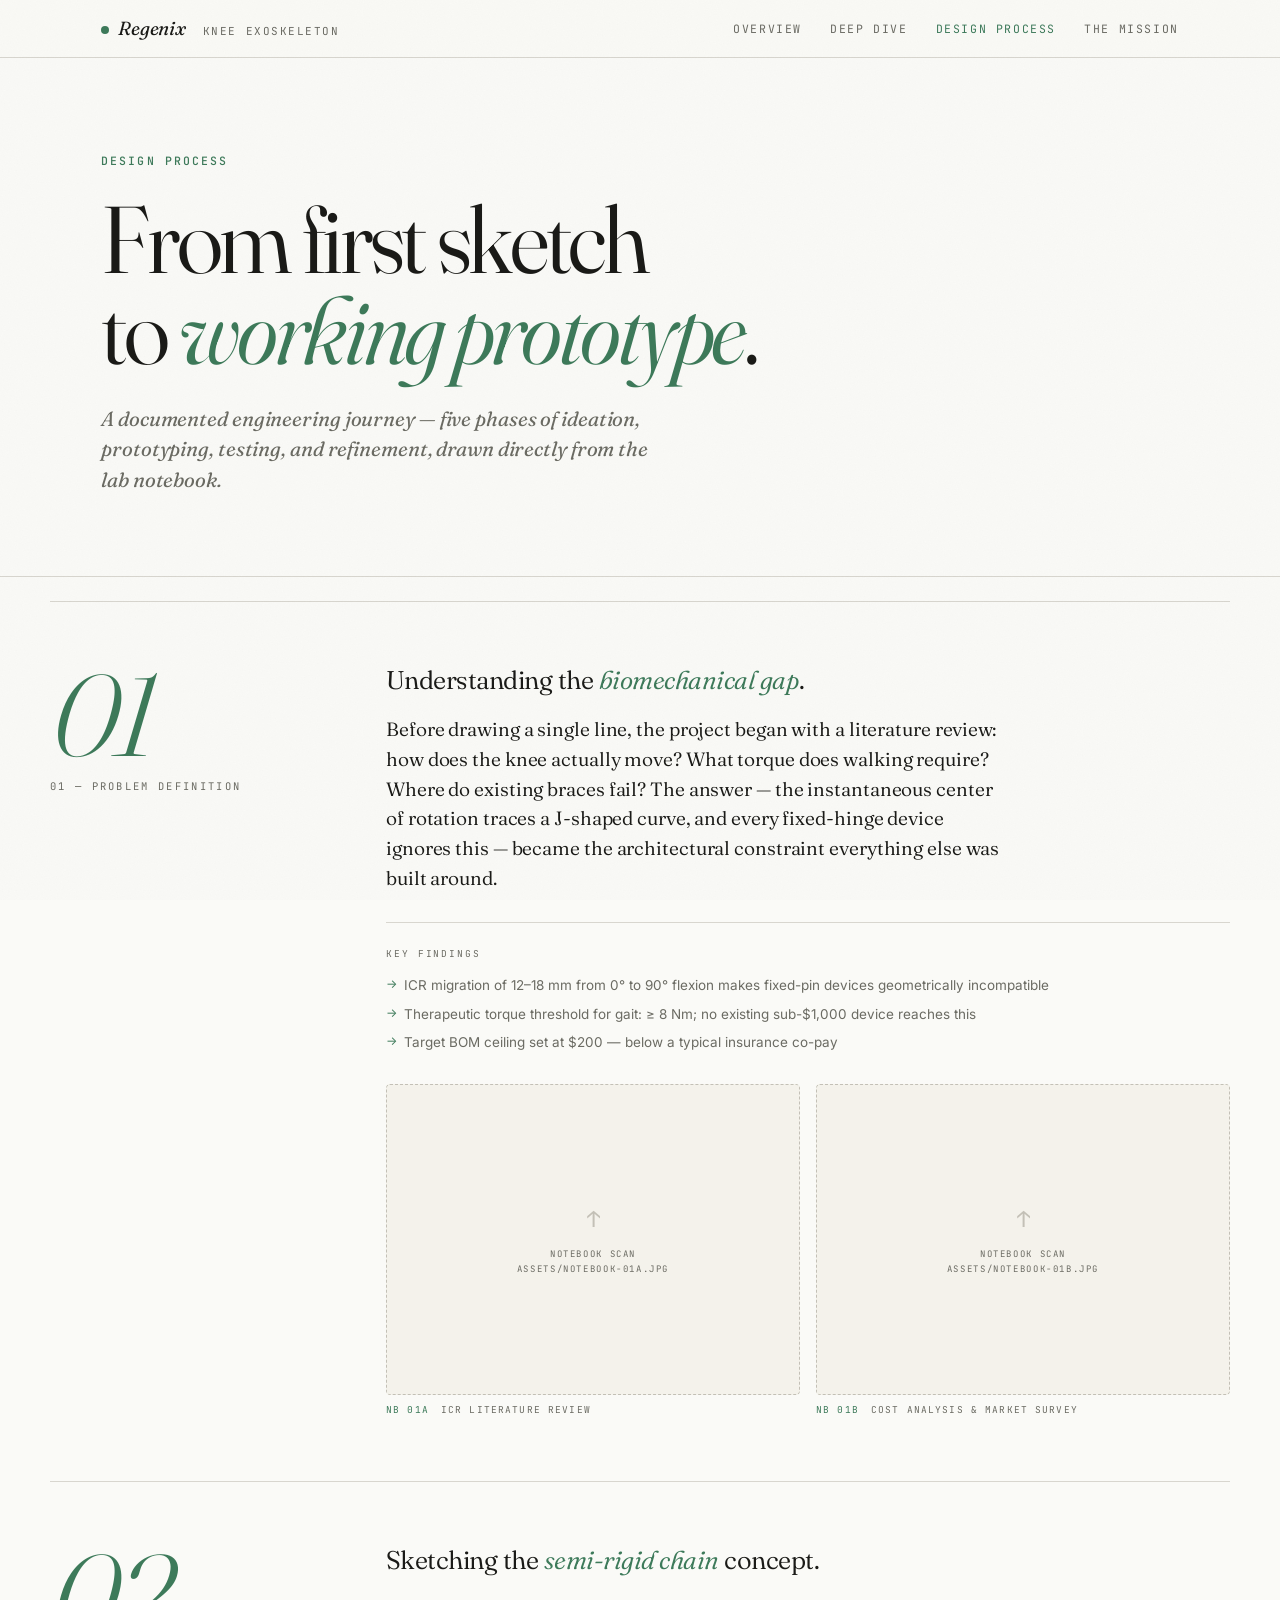
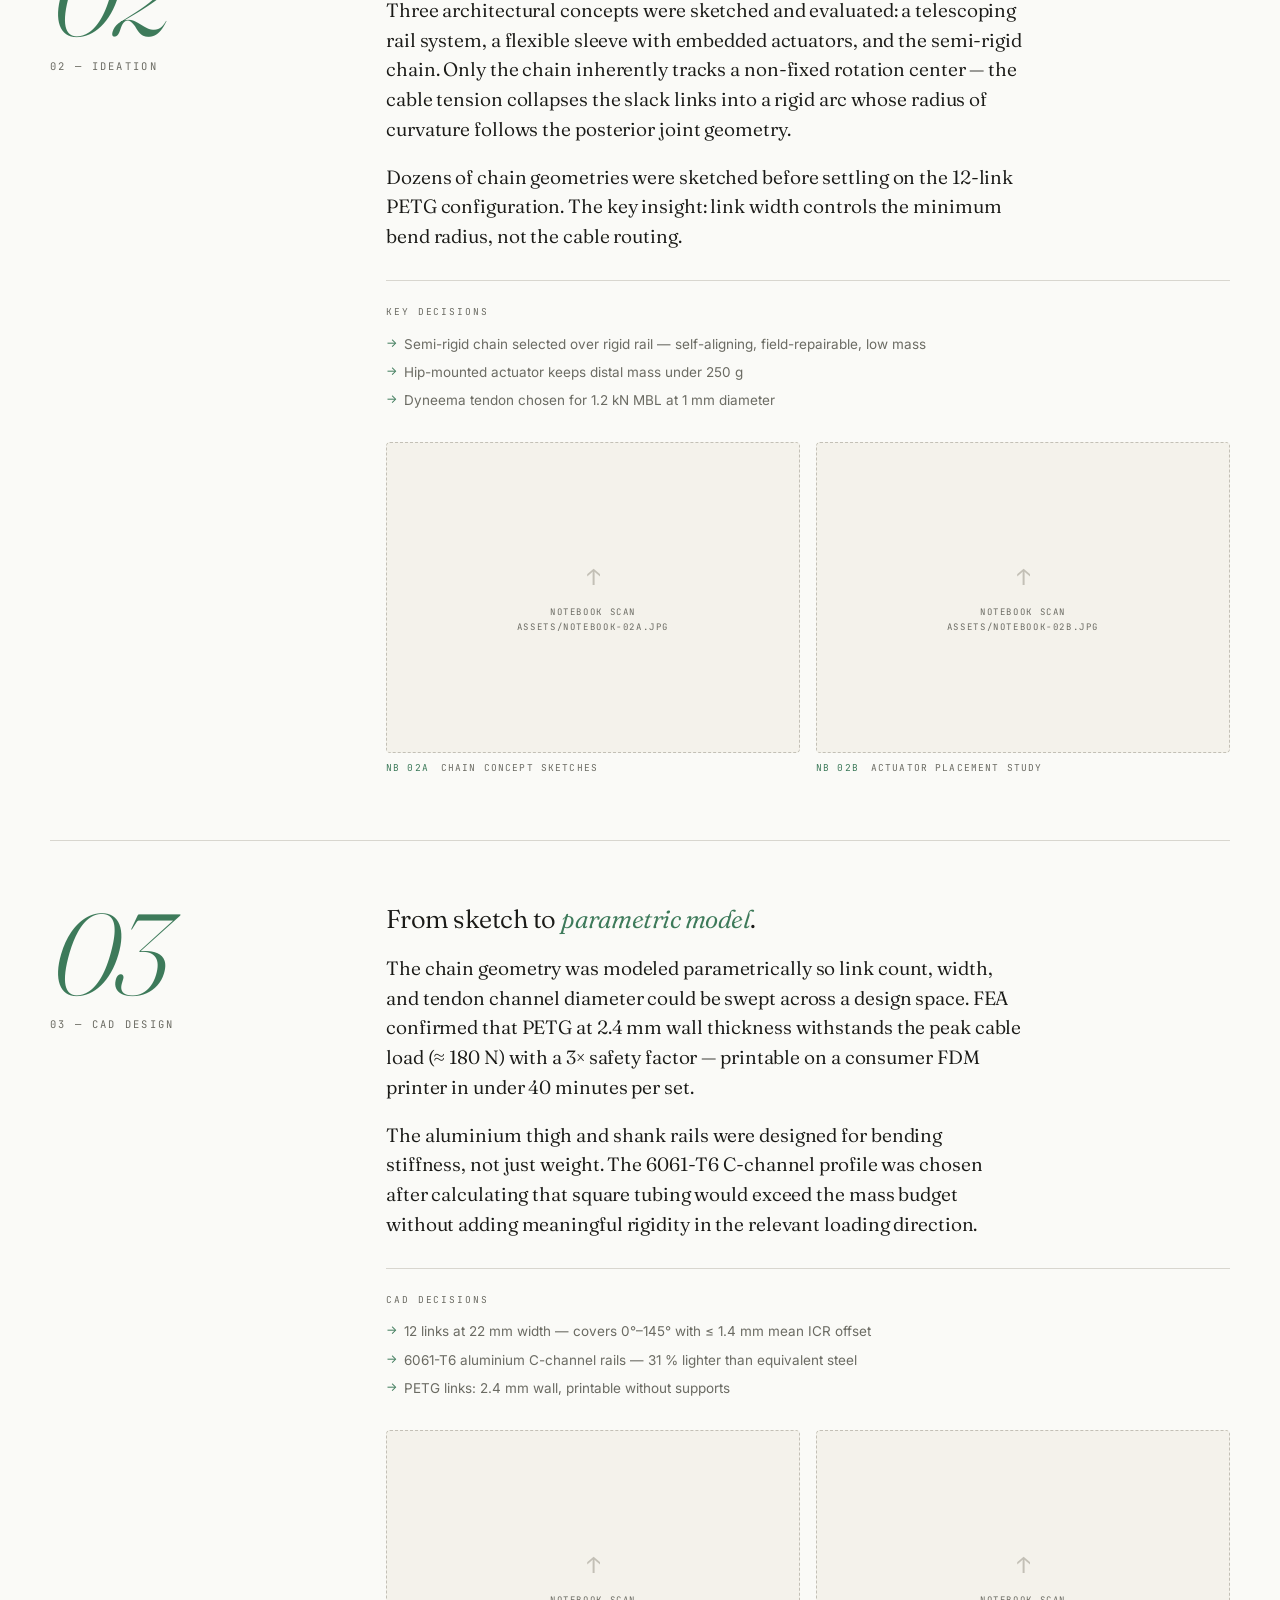
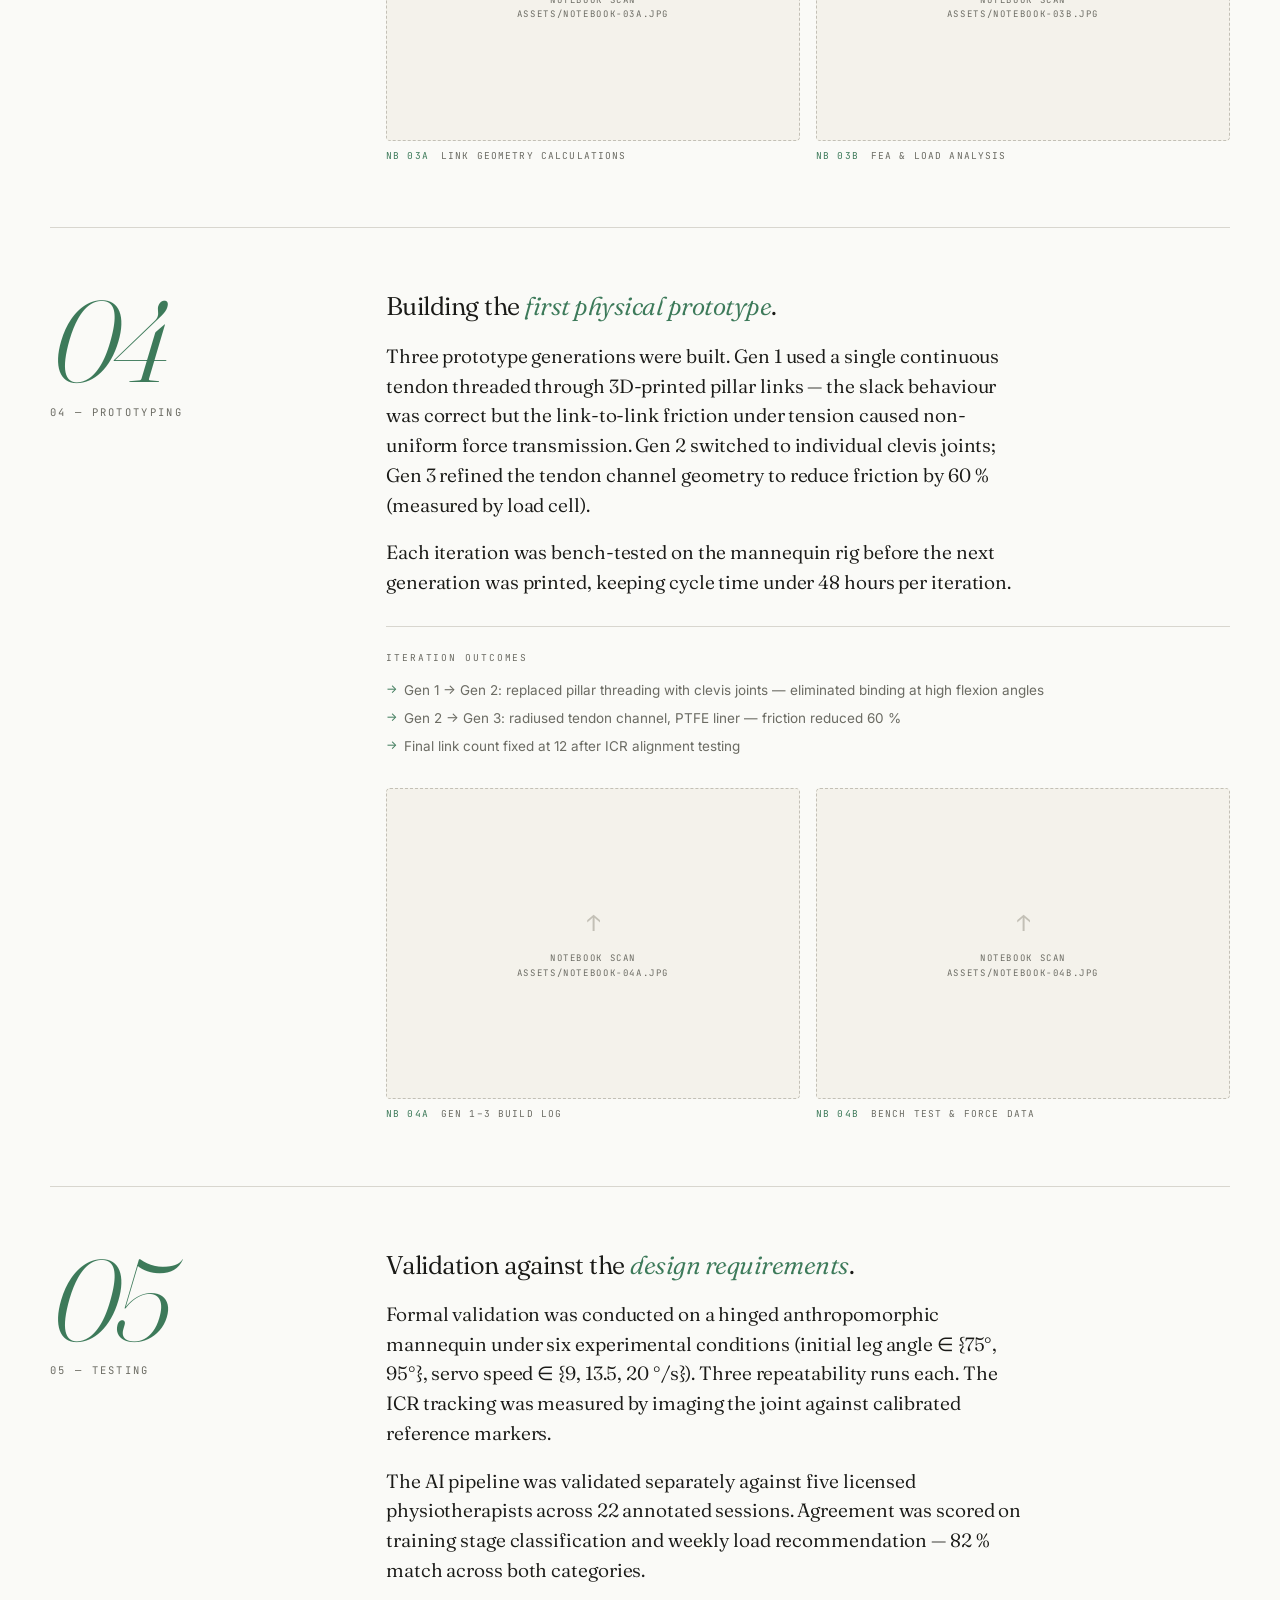
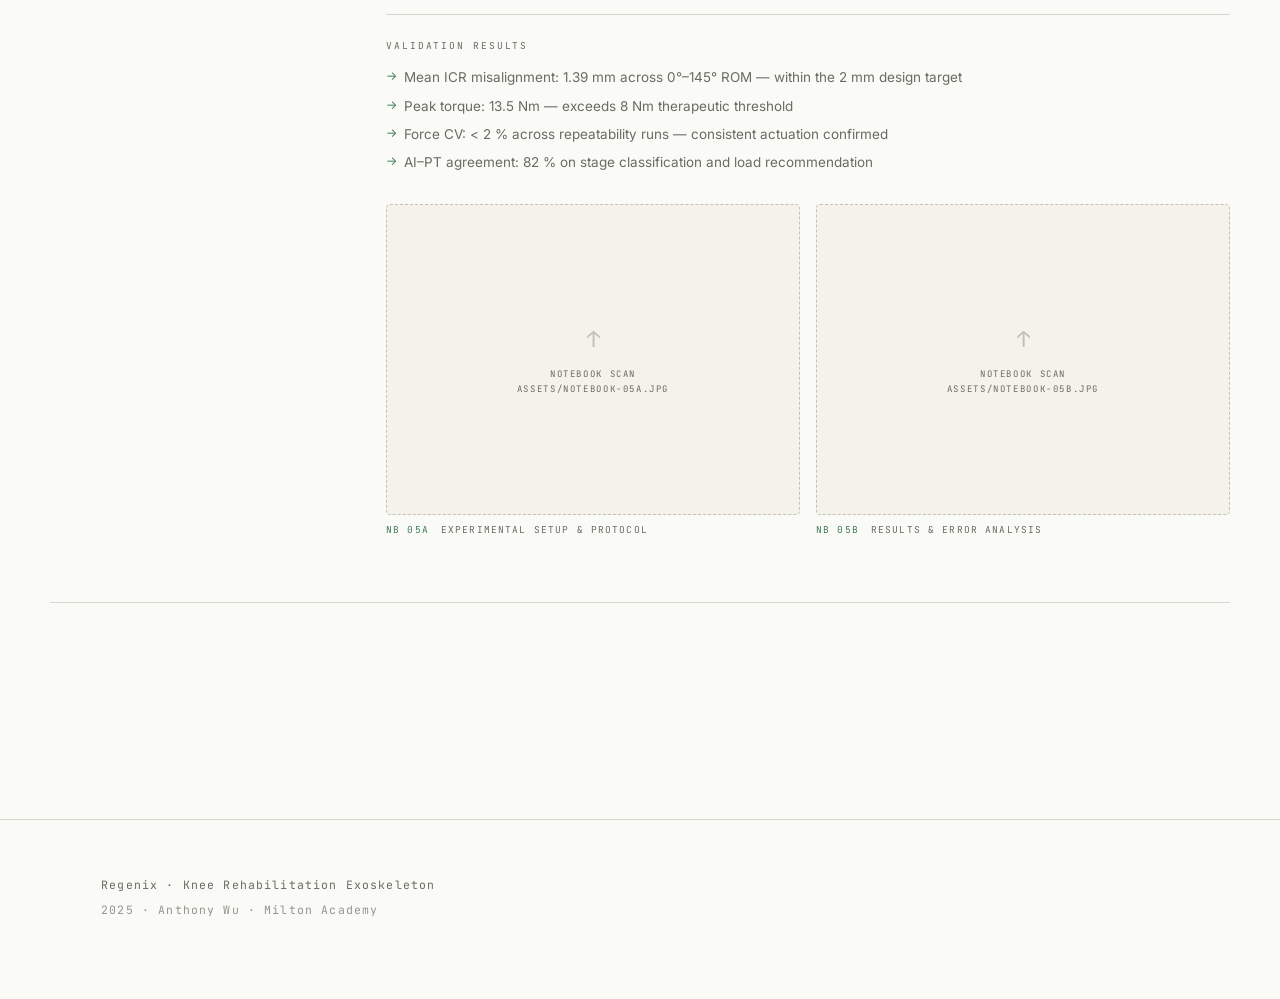
==== design-process.html @ bda25152 "Incorporated new diagrams for Problem section, added design process and mission" ====
<!doctype html>
<html lang="en">
<head>
<meta charset="utf-8">
<meta name="viewport" content="width=device-width, initial-scale=1">
<title>Regenix — Design Process</title>

<link rel="preconnect" href="https://fonts.googleapis.com">
<link rel="preconnect" href="https://fonts.gstatic.com" crossorigin>
<link href="https://fonts.googleapis.com/css2?family=Fraunces:ital,opsz,wght@0,9..144,300;0,9..144,350;0,9..144,400;0,9..144,500;1,9..144,300;1,9..144,400&family=Inter:wght@400;450;500;600&family=JetBrains+Mono:wght@400;500&display=swap" rel="stylesheet">

<link rel="stylesheet" href="assets/main.css">

<style>
  main { padding-top: 56px; }

  /* HERO -------------------------------------------------- */
  .dp-hero {
    padding: 96px 0 80px;
    border-bottom: 1px solid var(--rule);
  }
  .dp-hero h1 { margin-top: 24px; max-width: 860px; }
  .dp-hero h1 em { font-style: italic; color: var(--accent); }
  .dp-hero .hero-sub {
    font-family: var(--serif);
    font-style: italic;
    font-size: clamp(18px, 1.6vw, 22px);
    line-height: 1.5;
    color: var(--ink-muted);
    max-width: 580px;
    margin-top: 28px;
    letter-spacing: -0.005em;
  }

  /* PHASE SECTIONS ---------------------------------------- */
  .phases { padding: 24px 0 96px; }

  .phase {
    display: grid;
    grid-template-columns: 280px 1fr;
    gap: 56px;
    padding: 64px 0;
    border-top: 1px solid var(--rule);
    align-items: start;
  }
  .phase:last-child { border-bottom: 1px solid var(--rule); }

  .phase-num {
    font-family: var(--serif);
    font-style: italic;
    font-weight: 300;
    font-size: clamp(80px, 9vw, 120px);
    line-height: 0.85;
    color: var(--accent);
    letter-spacing: -0.04em;
  }
  .phase-id {
    margin-top: 14px;
    font-family: var(--mono);
    font-size: 10.5px;
    letter-spacing: 0.22em;
    text-transform: uppercase;
    color: var(--ink-muted);
  }

  .phase-body {}
  .phase-title {
    font-family: var(--serif);
    font-size: clamp(22px, 2vw, 30px);
    line-height: 1.15;
    letter-spacing: -0.02em;
    color: var(--ink);
    font-weight: 350;
    margin-bottom: 20px;
  }
  .phase-title em { color: var(--accent); font-style: italic; }

  .phase-prose {
    font-family: var(--serif);
    font-size: clamp(17px, 1.5vw, 20px);
    line-height: 1.55;
    color: var(--ink);
    font-weight: 350;
    letter-spacing: -0.005em;
    max-width: 640px;
  }
  .phase-prose p + p { margin-top: 18px; }
  .phase-prose em { color: var(--accent); }

  /* Key decisions list */
  .decisions {
    margin-top: 28px;
    border-top: 1px solid var(--rule);
    padding-top: 24px;
  }
  .decisions-label {
    font-family: var(--mono);
    font-size: 9.5px;
    letter-spacing: 0.20em;
    text-transform: uppercase;
    color: var(--ink-muted);
    margin-bottom: 14px;
  }
  .decisions ul {
    margin: 0;
    padding: 0;
    list-style: none;
    display: flex;
    flex-direction: column;
    gap: 8px;
  }
  .decisions ul li {
    font-family: var(--sans);
    font-size: 13.5px;
    line-height: 1.5;
    color: var(--ink-muted);
    padding-left: 18px;
    position: relative;
  }
  .decisions ul li::before {
    content: "→";
    position: absolute;
    left: 0;
    color: var(--accent);
    font-size: 12px;
  }

  /* Notebook image grid */
  .notebook-grid {
    margin-top: 32px;
    display: grid;
    grid-template-columns: 1fr 1fr;
    gap: 16px;
  }
  .notebook-grid.single { grid-template-columns: 1fr; }
  .notebook-grid.wide { grid-template-columns: 1fr; max-width: 560px; }

  .notebook-frame {
    position: relative;
    width: 100%;
    aspect-ratio: 4 / 3;
    border-radius: 4px;
    overflow: hidden;
    background: var(--bg-warm);
  }
  .notebook-frame img {
    position: absolute;
    inset: 0;
    width: 100%;
    height: 100%;
    object-fit: cover;
    display: block;
  }
  .notebook-placeholder {
    position: absolute;
    inset: 0;
    display: flex;
    flex-direction: column;
    align-items: center;
    justify-content: center;
    gap: 10px;
    border: 1.5px dashed var(--rule-strong);
    border-radius: 4px;
  }
  .notebook-placeholder-icon {
    font-family: var(--mono);
    font-size: 22px;
    color: var(--rule-strong);
  }
  .notebook-placeholder-label {
    font-family: var(--mono);
    font-size: 9px;
    letter-spacing: 0.18em;
    text-transform: uppercase;
    color: var(--ink-muted);
    text-align: center;
    padding: 0 20px;
    line-height: 1.6;
  }
  .notebook-caption {
    margin-top: 8px;
    font-family: var(--mono);
    font-size: 9.5px;
    letter-spacing: 0.12em;
    text-transform: uppercase;
    color: var(--ink-muted);
    display: flex;
    gap: 12px;
  }
  .notebook-caption .nc-label { color: var(--accent); }

  @media (max-width: 900px) {
    .phase { grid-template-columns: 1fr; gap: 20px; padding: 48px 0; }
    .phase-num { font-size: 80px; }
    .notebook-grid { grid-template-columns: 1fr; }
  }
</style>
</head>
<body>

<!-- Fixed nav -->
<nav class="nav" data-screen-label="Top Nav">
  <div class="nav-inner">
    <a href="index.html" class="wordmark plain">
      <span class="wm-mark"></span><span class="wm-em">Regenix</span><span style="color:var(--ink-muted); font-family:var(--mono); font-size:11px; letter-spacing:0.14em; text-transform:uppercase; margin-left:8px;">Knee Exoskeleton</span>
    </a>
    <div class="nav-links">
      <a href="index.html">Overview</a>
      <a href="details.html">Deep dive</a>
      <a href="design-process.html" class="active">Design Process</a>
      <a href="mission.html">The Mission</a>
    </div>
  </div>
</nav>

<main data-screen-label="Design Process">

<!-- ====================== HERO ====================== -->
<section class="dp-hero">
  <div class="container">
    <div class="eyebrow reveal">Design Process</div>
    <h1 class="reveal">
      From first sketch<br>
      to <em>working prototype</em>.
    </h1>
    <p class="hero-sub reveal">
      A documented engineering journey — five phases of ideation, prototyping, testing, and refinement, drawn directly from the lab notebook.
    </p>
  </div>
</section>

<!-- ====================== PHASES ====================== -->
<section class="phases container">

  <!-- PHASE 01: Problem Definition & Literature Review -->
  <div class="phase reveal" data-screen-label="Phase 01">
    <div>
      <div class="phase-num">01</div>
      <div class="phase-id">01 — Problem Definition</div>
    </div>
    <div class="phase-body">
      <div class="phase-title">Understanding the <em>biomechanical gap</em>.</div>
      <div class="phase-prose">
        <p>
          Before drawing a single line, the project began with a literature review: how does the knee actually move? What torque does walking require? Where do existing braces fail? The answer — the instantaneous center of rotation traces a J-shaped curve, and every fixed-hinge device ignores this — became the architectural constraint everything else was built around.
        </p>
      </div>
      <div class="decisions">
        <div class="decisions-label">Key findings</div>
        <ul>
          <li>ICR migration of 12–18 mm from 0° to 90° flexion makes fixed-pin devices geometrically incompatible</li>
          <li>Therapeutic torque threshold for gait: ≥ 8 Nm; no existing sub-$1,000 device reaches this</li>
          <li>Target BOM ceiling set at $200 — below a typical insurance co-pay</li>
        </ul>
      </div>
      <div class="notebook-grid">
        <div>
          <div class="notebook-frame">
            <img src="assets/notebook-01a.jpg" alt="Notebook: ICR research" onerror="this.style.opacity='0'">
            <div class="notebook-placeholder">
              <div class="notebook-placeholder-icon">↑</div>
              <div class="notebook-placeholder-label">Notebook scan<br>assets/notebook-01a.jpg</div>
            </div>
          </div>
          <div class="notebook-caption"><span class="nc-label">NB 01a</span><span>ICR literature review</span></div>
        </div>
        <div>
          <div class="notebook-frame">
            <img src="assets/notebook-01b.jpg" alt="Notebook: cost analysis" onerror="this.style.opacity='0'">
            <div class="notebook-placeholder">
              <div class="notebook-placeholder-icon">↑</div>
              <div class="notebook-placeholder-label">Notebook scan<br>assets/notebook-01b.jpg</div>
            </div>
          </div>
          <div class="notebook-caption"><span class="nc-label">NB 01b</span><span>Cost analysis &amp; market survey</span></div>
        </div>
      </div>
    </div>
  </div>

  <!-- PHASE 02: Concept Sketches & Ideation -->
  <div class="phase reveal" data-screen-label="Phase 02">
    <div>
      <div class="phase-num">02</div>
      <div class="phase-id">02 — Ideation</div>
    </div>
    <div class="phase-body">
      <div class="phase-title">Sketching the <em>semi-rigid chain</em> concept.</div>
      <div class="phase-prose">
        <p>
          Three architectural concepts were sketched and evaluated: a telescoping rail system, a flexible sleeve with embedded actuators, and the semi-rigid chain. Only the chain inherently tracks a non-fixed rotation center — the cable tension collapses the slack links into a rigid arc whose radius of curvature follows the posterior joint geometry.
        </p>
        <p>
          Dozens of chain geometries were sketched before settling on the 12-link PETG configuration. The key insight: link width controls the minimum bend radius, not the cable routing.
        </p>
      </div>
      <div class="decisions">
        <div class="decisions-label">Key decisions</div>
        <ul>
          <li>Semi-rigid chain selected over rigid rail — self-aligning, field-repairable, low mass</li>
          <li>Hip-mounted actuator keeps distal mass under 250 g</li>
          <li>Dyneema tendon chosen for 1.2 kN MBL at 1 mm diameter</li>
        </ul>
      </div>
      <div class="notebook-grid">
        <div>
          <div class="notebook-frame">
            <img src="assets/notebook-02a.jpg" alt="Notebook: chain concept sketches" onerror="this.style.opacity='0'">
            <div class="notebook-placeholder">
              <div class="notebook-placeholder-icon">↑</div>
              <div class="notebook-placeholder-label">Notebook scan<br>assets/notebook-02a.jpg</div>
            </div>
          </div>
          <div class="notebook-caption"><span class="nc-label">NB 02a</span><span>Chain concept sketches</span></div>
        </div>
        <div>
          <div class="notebook-frame">
            <img src="assets/notebook-02b.jpg" alt="Notebook: actuator placement options" onerror="this.style.opacity='0'">
            <div class="notebook-placeholder">
              <div class="notebook-placeholder-icon">↑</div>
              <div class="notebook-placeholder-label">Notebook scan<br>assets/notebook-02b.jpg</div>
            </div>
          </div>
          <div class="notebook-caption"><span class="nc-label">NB 02b</span><span>Actuator placement study</span></div>
        </div>
      </div>
    </div>
  </div>

  <!-- PHASE 03: CAD Design -->
  <div class="phase reveal" data-screen-label="Phase 03">
    <div>
      <div class="phase-num">03</div>
      <div class="phase-id">03 — CAD Design</div>
    </div>
    <div class="phase-body">
      <div class="phase-title">From sketch to <em>parametric model</em>.</div>
      <div class="phase-prose">
        <p>
          The chain geometry was modeled parametrically so link count, width, and tendon channel diameter could be swept across a design space. FEA confirmed that PETG at 2.4 mm wall thickness withstands the peak cable load (≈ 180 N) with a 3× safety factor — printable on a consumer FDM printer in under 40 minutes per set.
        </p>
        <p>
          The aluminium thigh and shank rails were designed for bending stiffness, not just weight. The 6061-T6 C-channel profile was chosen after calculating that square tubing would exceed the mass budget without adding meaningful rigidity in the relevant loading direction.
        </p>
      </div>
      <div class="decisions">
        <div class="decisions-label">CAD decisions</div>
        <ul>
          <li>12 links at 22 mm width — covers 0°–145° with ≤ 1.4 mm mean ICR offset</li>
          <li>6061-T6 aluminium C-channel rails — 31 % lighter than equivalent steel</li>
          <li>PETG links: 2.4 mm wall, printable without supports</li>
        </ul>
      </div>
      <div class="notebook-grid">
        <div>
          <div class="notebook-frame">
            <img src="assets/notebook-03a.jpg" alt="Notebook: CAD sketches" onerror="this.style.opacity='0'">
            <div class="notebook-placeholder">
              <div class="notebook-placeholder-icon">↑</div>
              <div class="notebook-placeholder-label">Notebook scan<br>assets/notebook-03a.jpg</div>
            </div>
          </div>
          <div class="notebook-caption"><span class="nc-label">NB 03a</span><span>Link geometry calculations</span></div>
        </div>
        <div>
          <div class="notebook-frame">
            <img src="assets/notebook-03b.jpg" alt="Notebook: FEA notes" onerror="this.style.opacity='0'">
            <div class="notebook-placeholder">
              <div class="notebook-placeholder-icon">↑</div>
              <div class="notebook-placeholder-label">Notebook scan<br>assets/notebook-03b.jpg</div>
            </div>
          </div>
          <div class="notebook-caption"><span class="nc-label">NB 03b</span><span>FEA &amp; load analysis</span></div>
        </div>
      </div>
    </div>
  </div>

  <!-- PHASE 04: Physical Prototyping -->
  <div class="phase reveal" data-screen-label="Phase 04">
    <div>
      <div class="phase-num">04</div>
      <div class="phase-id">04 — Prototyping</div>
    </div>
    <div class="phase-body">
      <div class="phase-title">Building the <em>first physical prototype</em>.</div>
      <div class="phase-prose">
        <p>
          Three prototype generations were built. Gen 1 used a single continuous tendon threaded through 3D-printed pillar links — the slack behaviour was correct but the link-to-link friction under tension caused non-uniform force transmission. Gen 2 switched to individual clevis joints; Gen 3 refined the tendon channel geometry to reduce friction by 60 % (measured by load cell).
        </p>
        <p>
          Each iteration was bench-tested on the mannequin rig before the next generation was printed, keeping cycle time under 48 hours per iteration.
        </p>
      </div>
      <div class="decisions">
        <div class="decisions-label">Iteration outcomes</div>
        <ul>
          <li>Gen 1 → Gen 2: replaced pillar threading with clevis joints — eliminated binding at high flexion angles</li>
          <li>Gen 2 → Gen 3: radiused tendon channel, PTFE liner — friction reduced 60 %</li>
          <li>Final link count fixed at 12 after ICR alignment testing</li>
        </ul>
      </div>
      <div class="notebook-grid">
        <div>
          <div class="notebook-frame">
            <img src="assets/notebook-04a.jpg" alt="Notebook: prototype build notes" onerror="this.style.opacity='0'">
            <div class="notebook-placeholder">
              <div class="notebook-placeholder-icon">↑</div>
              <div class="notebook-placeholder-label">Notebook scan<br>assets/notebook-04a.jpg</div>
            </div>
          </div>
          <div class="notebook-caption"><span class="nc-label">NB 04a</span><span>Gen 1–3 build log</span></div>
        </div>
        <div>
          <div class="notebook-frame">
            <img src="assets/notebook-04b.jpg" alt="Notebook: bench test data" onerror="this.style.opacity='0'">
            <div class="notebook-placeholder">
              <div class="notebook-placeholder-icon">↑</div>
              <div class="notebook-placeholder-label">Notebook scan<br>assets/notebook-04b.jpg</div>
            </div>
          </div>
          <div class="notebook-caption"><span class="nc-label">NB 04b</span><span>Bench test &amp; force data</span></div>
        </div>
      </div>
    </div>
  </div>

  <!-- PHASE 05: Testing & Validation -->
  <div class="phase reveal" data-screen-label="Phase 05">
    <div>
      <div class="phase-num">05</div>
      <div class="phase-id">05 — Testing</div>
    </div>
    <div class="phase-body">
      <div class="phase-title">Validation against the <em>design requirements</em>.</div>
      <div class="phase-prose">
        <p>
          Formal validation was conducted on a hinged anthropomorphic mannequin under six experimental conditions (initial leg angle ∈ {75°, 95°}, servo speed ∈ {9, 13.5, 20 °/s}). Three repeatability runs each. The ICR tracking was measured by imaging the joint against calibrated reference markers.
        </p>
        <p>
          The AI pipeline was validated separately against five licensed physiotherapists across 22 annotated sessions. Agreement was scored on training stage classification and weekly load recommendation — 82 % match across both categories.
        </p>
      </div>
      <div class="decisions">
        <div class="decisions-label">Validation results</div>
        <ul>
          <li>Mean ICR misalignment: 1.39 mm across 0°–145° ROM — within the 2 mm design target</li>
          <li>Peak torque: 13.5 Nm — exceeds 8 Nm therapeutic threshold</li>
          <li>Force CV: &lt; 2 % across repeatability runs — consistent actuation confirmed</li>
          <li>AI–PT agreement: 82 % on stage classification and load recommendation</li>
        </ul>
      </div>
      <div class="notebook-grid">
        <div>
          <div class="notebook-frame">
            <img src="assets/notebook-05a.jpg" alt="Notebook: experimental setup" onerror="this.style.opacity='0'">
            <div class="notebook-placeholder">
              <div class="notebook-placeholder-icon">↑</div>
              <div class="notebook-placeholder-label">Notebook scan<br>assets/notebook-05a.jpg</div>
            </div>
          </div>
          <div class="notebook-caption"><span class="nc-label">NB 05a</span><span>Experimental setup &amp; protocol</span></div>
        </div>
        <div>
          <div class="notebook-frame">
            <img src="assets/notebook-05b.jpg" alt="Notebook: results data" onerror="this.style.opacity='0'">
            <div class="notebook-placeholder">
              <div class="notebook-placeholder-icon">↑</div>
              <div class="notebook-placeholder-label">Notebook scan<br>assets/notebook-05b.jpg</div>
            </div>
          </div>
          <div class="notebook-caption"><span class="nc-label">NB 05b</span><span>Results &amp; error analysis</span></div>
        </div>
      </div>
    </div>
  </div>

</section>

</main>

<!-- ====================== FOOTER ====================== -->
<footer class="foot">
  <div class="container">
    <div>
      <div>Regenix · Knee Rehabilitation Exoskeleton</div>
      <div style="margin-top:8px; opacity:0.7;">2025 · Anthony Wu · Milton Academy</div>
    </div>
  </div>
</footer>

<!-- IntersectionObserver fade-up -->
<script>
(() => {
  if (document.hidden || matchMedia('(prefers-reduced-motion: reduce)').matches) return;
  document.documentElement.classList.add('js-fade');
  const obs = new IntersectionObserver((entries) => {
    entries.forEach(e => {
      if (e.isIntersecting) { e.target.classList.add('in'); obs.unobserve(e.target); }
    });
  }, { threshold: 0.08, rootMargin: '0px 0px -8% 0px' });
  document.querySelectorAll('.reveal').forEach(el => obs.observe(el));
})();
</script>

</body>
</html>
---- assets/main.css ----
/* RENA — Knee Rehabilitation Exoskeleton
   Editorial research site. Light mode. Warm cream paper.
   ------------------------------------------------------ */

:root {
  --bg:           #fafaf7;
  --bg-warm:      #f4f2eb;
  --bg-cool:      #f0eee5;
  --bg-edge:      #e6e4db;
  --ink:          #1a1a17;
  --ink-muted:    #6b6b63;
  --ink-faint:    #9c9a91;
  --rule:         #d8d6cf;
  --rule-strong:  #c3c0b6;
  --accent:       #3d7a5a;
  --accent-soft:  #d6e3da;
  --accent-faint: #ecf1ed;
  --series-grey:  #8a8478;
  --series-clay:  #a87156;

  --serif: "Fraunces", "Source Serif Pro", Georgia, serif;
  --sans:  "Inter", -apple-system, BlinkMacSystemFont, "Segoe UI", sans-serif;
  --mono:  "JetBrains Mono", "SF Mono", ui-monospace, Menlo, monospace;

  --maxw: 1180px;
  --gutter: clamp(20px, 4vw, 56px);
}

* { box-sizing: border-box; }

html, body {
  margin: 0;
  padding: 0;
  background: var(--bg);
  color: var(--ink);
  font-family: var(--sans);
  font-size: 16px;
  line-height: 1.55;
  -webkit-font-smoothing: antialiased;
  text-rendering: optimizeLegibility;
}

body { position: relative; overflow-x: hidden; }

/* Paper grain overlay — SVG turbulence */
body::before {
  content: "";
  position: fixed;
  inset: 0;
  pointer-events: none;
  z-index: 100;
  background-image: url("paper-grain.svg");
  background-size: 240px 240px;
  opacity: 0.045;
  mix-blend-mode: multiply;
}

/* Selection */
::selection { background: var(--accent); color: var(--bg); }

/* Type ---------------------------------------------------- */

h1, h2, h3, h4 {
  font-family: var(--serif);
  font-weight: 400;
  color: var(--ink);
  letter-spacing: -0.02em;
  margin: 0;
  text-wrap: balance;
}

h1 {
  font-size: clamp(48px, 7.4vw, 96px);
  line-height: 0.96;
  letter-spacing: -0.035em;
  font-weight: 350;
}
h2 {
  font-size: clamp(34px, 4.5vw, 56px);
  line-height: 1.05;
  letter-spacing: -0.028em;
  font-weight: 350;
}
h3 {
  font-size: clamp(22px, 2vw, 28px);
  line-height: 1.18;
  letter-spacing: -0.018em;
  font-weight: 400;
}

p { margin: 0; text-wrap: pretty; }

em, .italic { font-style: italic; }
.accent { color: var(--accent); }
.muted  { color: var(--ink-muted); }
.faint  { color: var(--ink-faint); }

.serif { font-family: var(--serif); }
.sans  { font-family: var(--sans); }
.mono  { font-family: var(--mono); }

.eyebrow {
  font-family: var(--mono);
  font-size: 11.5px;
  letter-spacing: 0.18em;
  text-transform: uppercase;
  color: var(--accent);
  font-weight: 500;
}
.label {
  font-family: var(--mono);
  font-size: 10.5px;
  letter-spacing: 0.16em;
  text-transform: uppercase;
  color: var(--ink-muted);
  font-weight: 500;
}
.section-label {
  font-family: var(--mono);
  font-size: 11px;
  letter-spacing: 0.22em;
  text-transform: uppercase;
  color: var(--ink-muted);
}
.section-label .section-no {
  color: var(--accent);
  margin-right: 6px;
  font-variant-numeric: tabular-nums;
}

a {
  color: var(--ink);
  text-decoration: none;
  border-bottom: 1px solid var(--rule);
  transition: border-color 0.2s ease, color 0.2s ease;
}
a:hover { color: var(--accent); border-bottom-color: var(--accent); }

a.plain { border: none; }
a.plain:hover { color: var(--accent); }

/* Layout primitives -------------------------------------- */

.container {
  max-width: var(--maxw);
  margin: 0 auto;
  padding-inline: var(--gutter);
}

.container-wide {
  max-width: 1320px;
  margin: 0 auto;
  padding-inline: var(--gutter);
}

.rule { border-top: 1px solid var(--rule); height: 0; }
.rule-strong { border-top: 1px solid var(--rule-strong); height: 0; }

/* Top nav ------------------------------------------------ */

.nav {
  position: fixed;
  top: 0; left: 0; right: 0;
  z-index: 50;
  background: rgba(250, 250, 247, 0.78);
  backdrop-filter: saturate(140%) blur(18px);
  -webkit-backdrop-filter: saturate(140%) blur(18px);
  border-bottom: 1px solid var(--rule);
}
.nav-inner {
  max-width: var(--maxw);
  margin: 0 auto;
  padding: 14px var(--gutter);
  display: flex;
  align-items: center;
  justify-content: space-between;
  gap: 32px;
}
.wordmark {
  font-family: var(--serif);
  font-size: 19px;
  font-weight: 400;
  letter-spacing: -0.01em;
  color: var(--ink);
  border: none;
  display: flex;
  align-items: baseline;
  gap: 9px;
}
.wordmark .wm-mark {
  display: inline-block;
  width: 8px; height: 8px;
  border-radius: 50%;
  background: var(--accent);
  transform: translateY(-1px);
}
.wordmark .wm-em { font-style: italic; }
.nav-meta {
  font-family: var(--mono);
  font-size: 11px;
  letter-spacing: 0.14em;
  text-transform: uppercase;
  color: var(--ink-muted);
}
.nav-links {
  display: flex;
  align-items: center;
  gap: 28px;
  font-family: var(--mono);
  font-size: 11.5px;
  letter-spacing: 0.14em;
  text-transform: uppercase;
}
.nav-links a {
  border: none;
  color: var(--ink-muted);
  transition: color 0.2s ease;
}
.nav-links a:hover, .nav-links a.active { color: var(--accent); }
.nav-links a.cta {
  color: var(--ink);
  padding: 6px 12px;
  border: 1px solid var(--rule-strong);
  border-radius: 999px;
  display: inline-flex; align-items: center; gap: 6px;
}
.nav-links a.cta:hover {
  color: var(--accent);
  border-color: var(--accent);
}
.nav-links a.cta::after { content: "→"; font-family: var(--sans); letter-spacing: 0; }

/* Pills / chips ------------------------------------------ */

.pill {
  display: inline-flex;
  align-items: baseline;
  gap: 8px;
  padding: 5px 11px;
  border: 1px solid var(--accent);
  background: var(--bg);
  color: var(--accent);
  border-radius: 999px;
  font-family: var(--mono);
  font-size: 11px;
  letter-spacing: 0.06em;
  font-weight: 500;
  line-height: 1.4;
  white-space: nowrap;
}
.pill .pill-num {
  font-family: var(--serif);
  font-style: italic;
  font-size: 13px;
  font-weight: 400;
}
.pill.neutral {
  border-color: var(--rule-strong);
  color: var(--ink);
}

.tag {
  display: inline-block;
  font-family: var(--mono);
  font-size: 10.5px;
  letter-spacing: 0.14em;
  text-transform: uppercase;
  color: var(--accent);
}

/* Stat tiles --------------------------------------------- */

.stat {
  display: flex;
  flex-direction: column;
  gap: 6px;
}
.stat-num {
  font-family: var(--serif);
  font-weight: 350;
  font-size: clamp(38px, 4.2vw, 58px);
  line-height: 1;
  letter-spacing: -0.035em;
  color: var(--ink);
  font-variant-numeric: tabular-nums;
}
.stat-num .unit {
  font-family: var(--mono);
  font-size: 0.32em;
  font-weight: 500;
  letter-spacing: 0.05em;
  color: var(--ink-muted);
  margin-left: 6px;
  vertical-align: 0.55em;
  text-transform: uppercase;
}
.stat-num .em {
  font-style: italic;
  color: var(--accent);
}
.stat-label {
  font-family: var(--mono);
  font-size: 10.5px;
  letter-spacing: 0.16em;
  text-transform: uppercase;
  color: var(--ink-muted);
}
.stat-sub {
  font-size: 13.5px;
  color: var(--ink-muted);
  line-height: 1.35;
  margin-top: 2px;
}

/* Buttons / CTA ------------------------------------------ */

.btn {
  display: inline-flex;
  align-items: center;
  gap: 10px;
  padding: 13px 22px;
  background: var(--accent);
  color: var(--bg);
  font-family: var(--mono);
  font-size: 11.5px;
  letter-spacing: 0.14em;
  text-transform: uppercase;
  border: 1px solid var(--accent);
  border-radius: 999px;
  transition: background 0.2s ease;
}
.btn:hover { background: #2f6347; border-color: #2f6347; color: var(--bg); }
.btn.ghost {
  background: transparent;
  color: var(--accent);
}
.btn.ghost:hover { background: var(--accent); color: var(--bg); }
.btn .arrow { font-family: var(--sans); font-size: 14px; letter-spacing: 0; }

/* Code blocks -------------------------------------------- */

pre.code, .code-block {
  font-family: var(--mono);
  font-size: 12.5px;
  line-height: 1.7;
  padding: 22px 26px;
  background: var(--bg-warm);
  border: 1px solid var(--rule);
  border-radius: 4px;
  overflow-x: auto;
  color: var(--ink);
}
.code-block .k  { color: var(--accent); }
.code-block .s  { color: var(--series-grey); }
.code-block .n  { color: #5b8a86; }       /* muted teal */
.code-block .c  { color: var(--ink-faint); font-style: italic; }
.code-block .p  { color: var(--ink-muted); }

/* Tables ------------------------------------------------- */

table.data {
  width: 100%;
  border-collapse: collapse;
  font-size: 13.5px;
  font-family: var(--sans);
}
table.data th, table.data td {
  text-align: left;
  padding: 12px 16px 12px 0;
  border-bottom: 1px solid var(--rule);
  vertical-align: top;
}
table.data th {
  font-family: var(--mono);
  font-size: 10.5px;
  letter-spacing: 0.14em;
  text-transform: uppercase;
  color: var(--ink-muted);
  font-weight: 500;
  border-bottom: 1px solid var(--rule-strong);
  padding-top: 0;
}
table.data td.num {
  font-family: var(--mono);
  font-variant-numeric: tabular-nums;
}
table.data tr:last-child td { border-bottom: none; }
table.data tr.total td {
  border-top: 1px solid var(--rule-strong);
  font-weight: 500;
}

/* Callout ------------------------------------------------ */

.callout {
  border-left: 2px solid var(--accent);
  padding: 4px 0 4px 22px;
  margin: 28px 0;
  font-family: var(--serif);
  font-style: italic;
  font-size: 19px;
  line-height: 1.5;
  color: var(--ink);
}
.callout .callout-tag {
  display: block;
  font-family: var(--mono);
  font-style: normal;
  font-size: 10.5px;
  letter-spacing: 0.18em;
  text-transform: uppercase;
  color: var(--accent);
  margin-bottom: 8px;
}

/* Reveal animation ---------------------------------------
   Only activates when <html> has .js-fade — set by JS only
   when the page is actually visible. Otherwise content shows
   immediately (works without JS, works in hidden iframes). */

.js-fade .reveal {
  opacity: 0;
  transform: translateY(30px);
  transition: opacity 0.8s ease, transform 0.8s ease;
}
.js-fade .reveal.in {
  opacity: 1;
  transform: translateY(0);
}

/* Footer ------------------------------------------------- */

footer.foot {
  border-top: 1px solid var(--rule);
  padding: 56px 0 80px;
  margin-top: 120px;
  font-family: var(--mono);
  font-size: 11.5px;
  letter-spacing: 0.1em;
  color: var(--ink-muted);
}
footer.foot .container {
  display: grid;
  grid-template-columns: 1fr auto;
  gap: 24px;
  align-items: end;
}
footer.foot .colophon {
  font-family: var(--serif);
  font-style: italic;
  font-size: 14px;
  letter-spacing: 0;
  color: var(--ink-muted);
  max-width: 380px;
  text-transform: none;
}

/* Utility ------------------------------------------------ */

.mono-small {
  font-family: var(--mono);
  font-size: 11px;
  letter-spacing: 0.1em;
  text-transform: uppercase;
  color: var(--ink-muted);
}
.hairline { background: var(--rule); height: 1px; width: 100%; }
.grid-2 { display: grid; grid-template-columns: 1fr 1fr; gap: 48px; }
.grid-3 { display: grid; grid-template-columns: repeat(3, 1fr); gap: 32px; }
.grid-4 { display: grid; grid-template-columns: repeat(4, 1fr); gap: 28px; }

@media (max-width: 820px) {
  .grid-2, .grid-3, .grid-4 { grid-template-columns: 1fr; gap: 32px; }
  .nav-meta { display: none; }
  footer.foot .container { grid-template-columns: 1fr; }
}
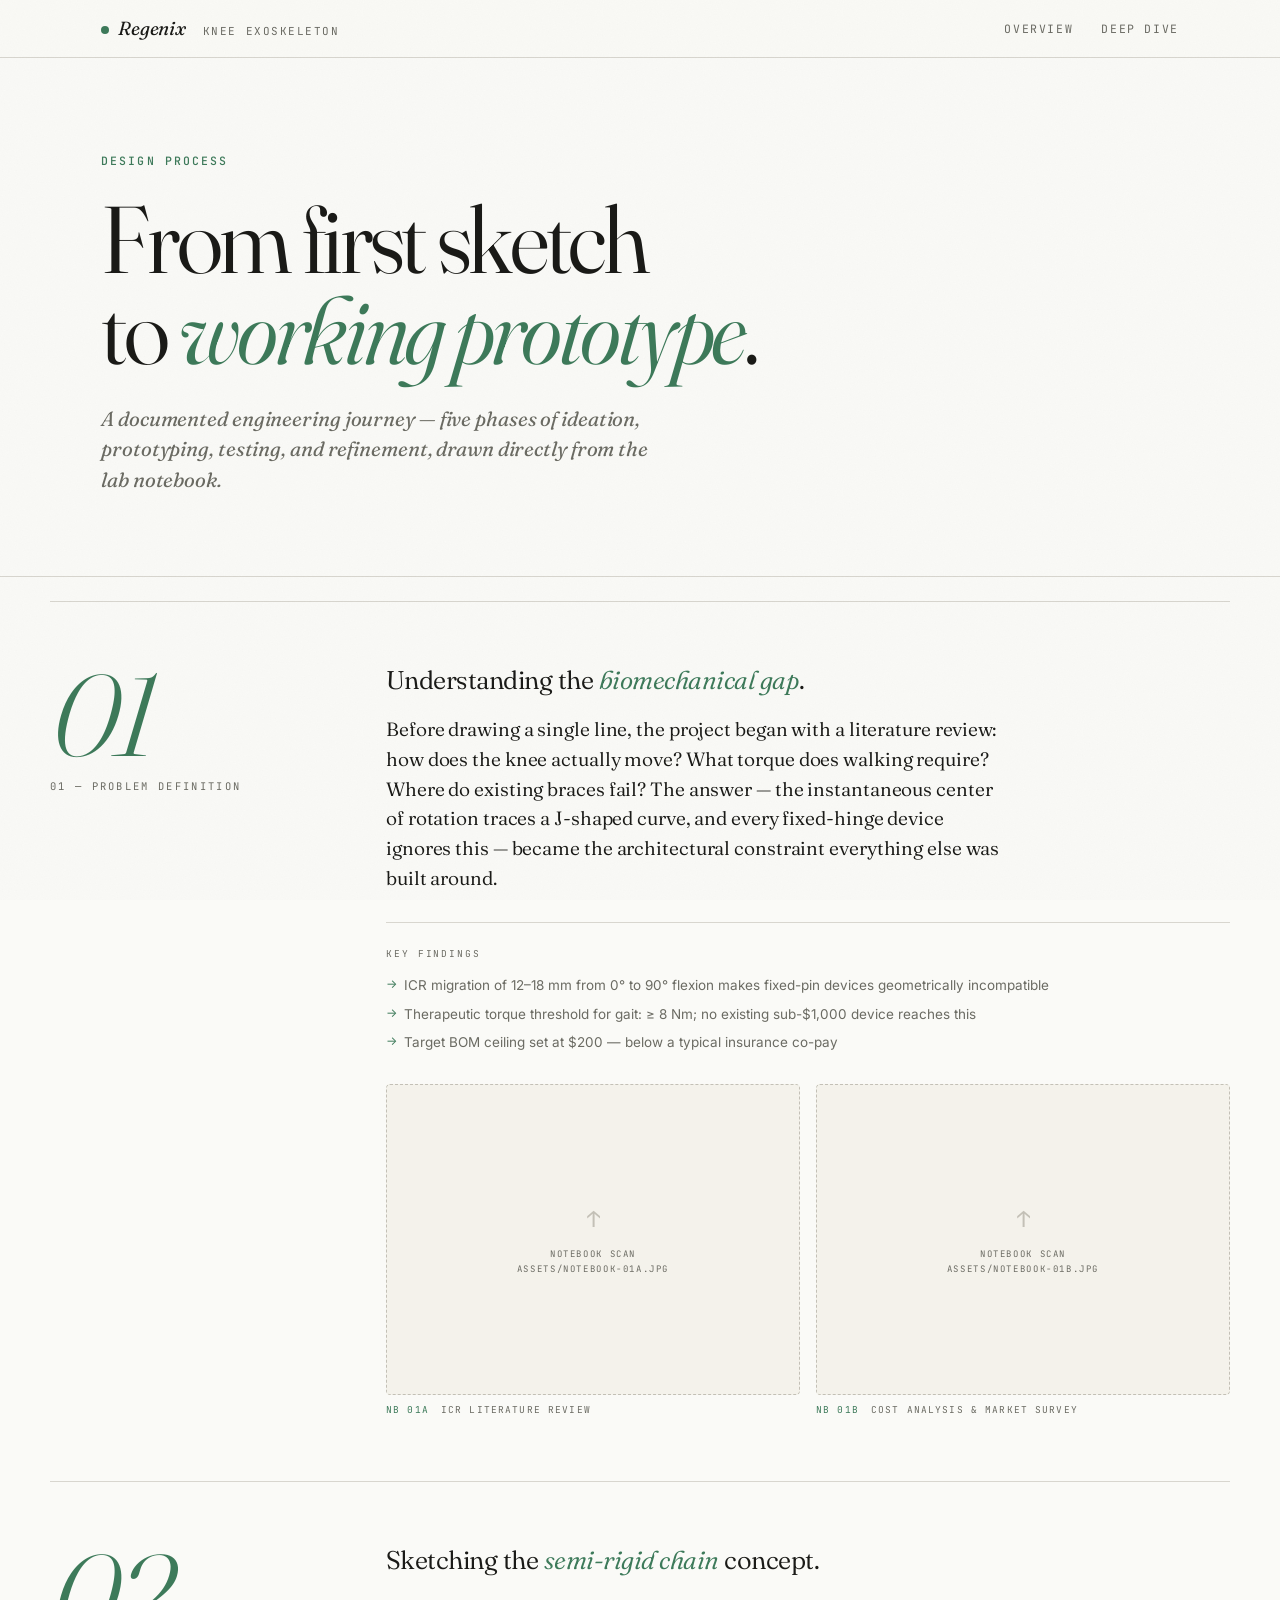
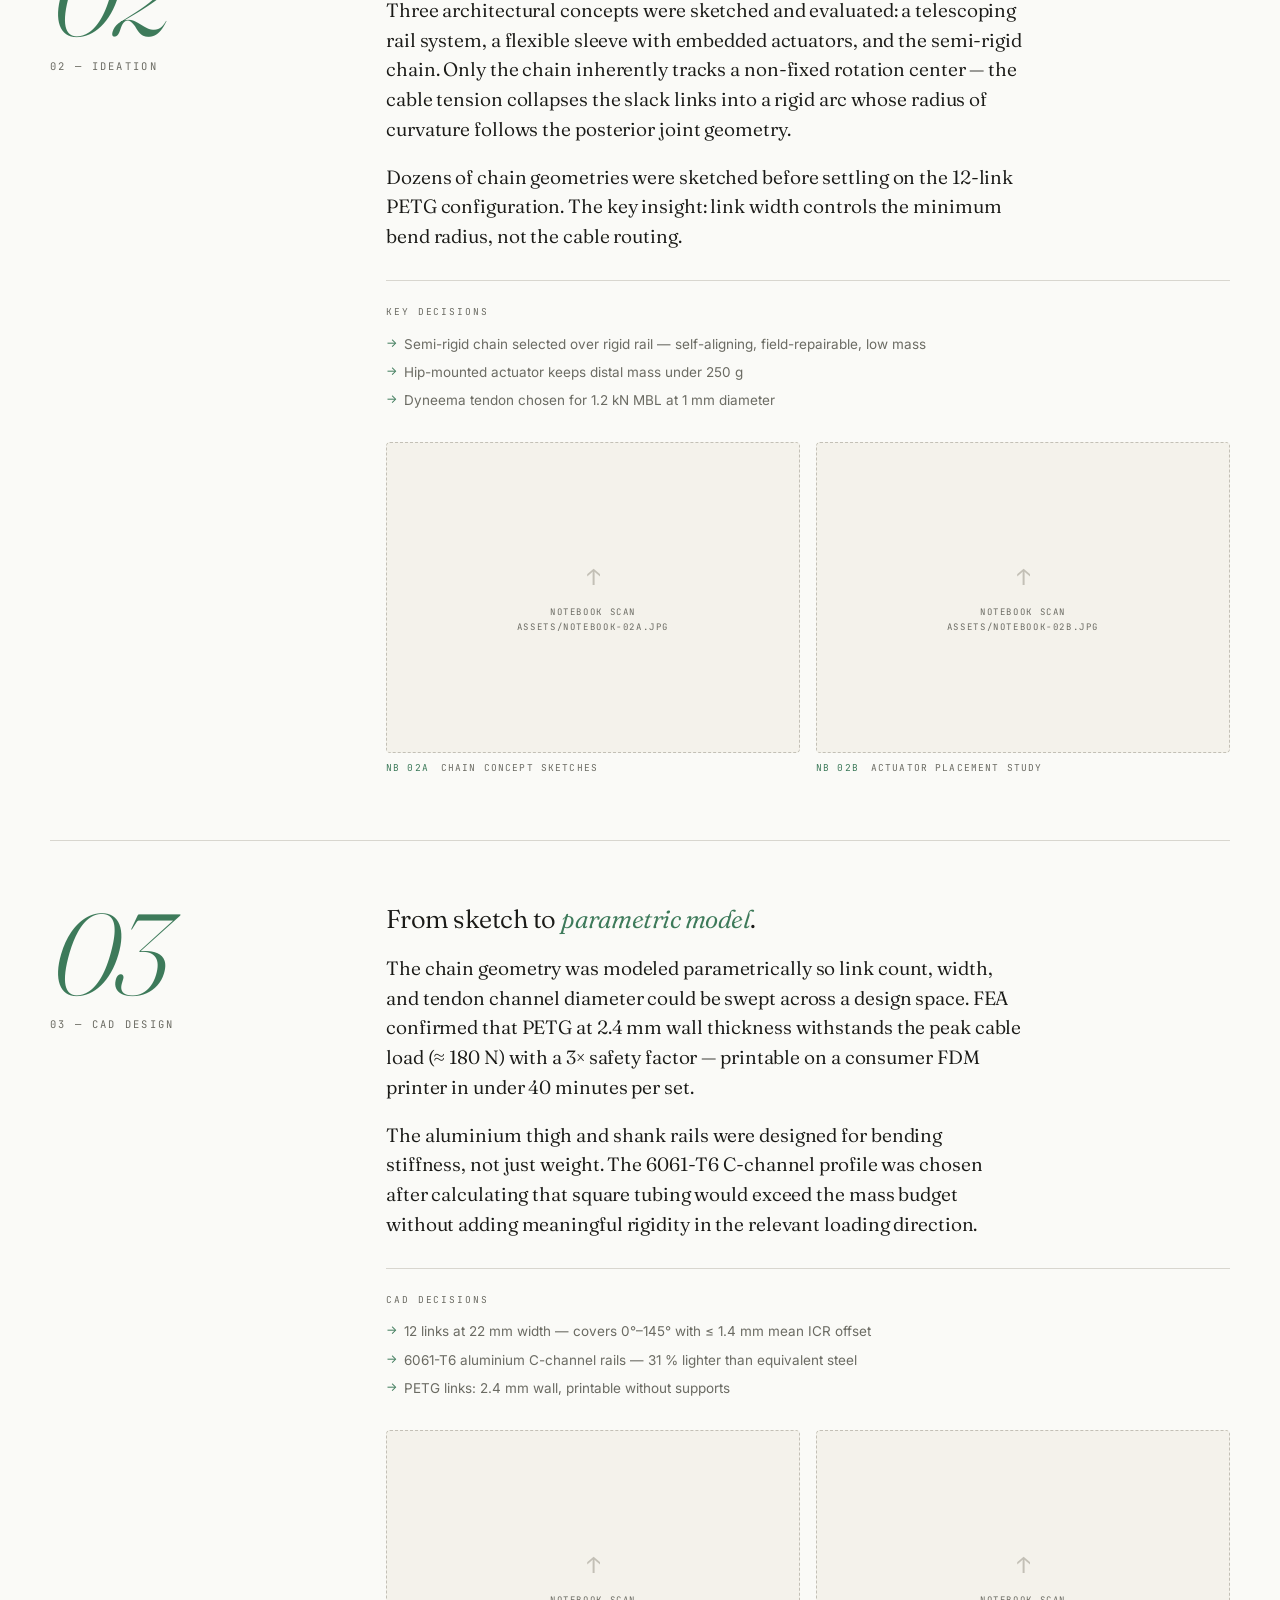
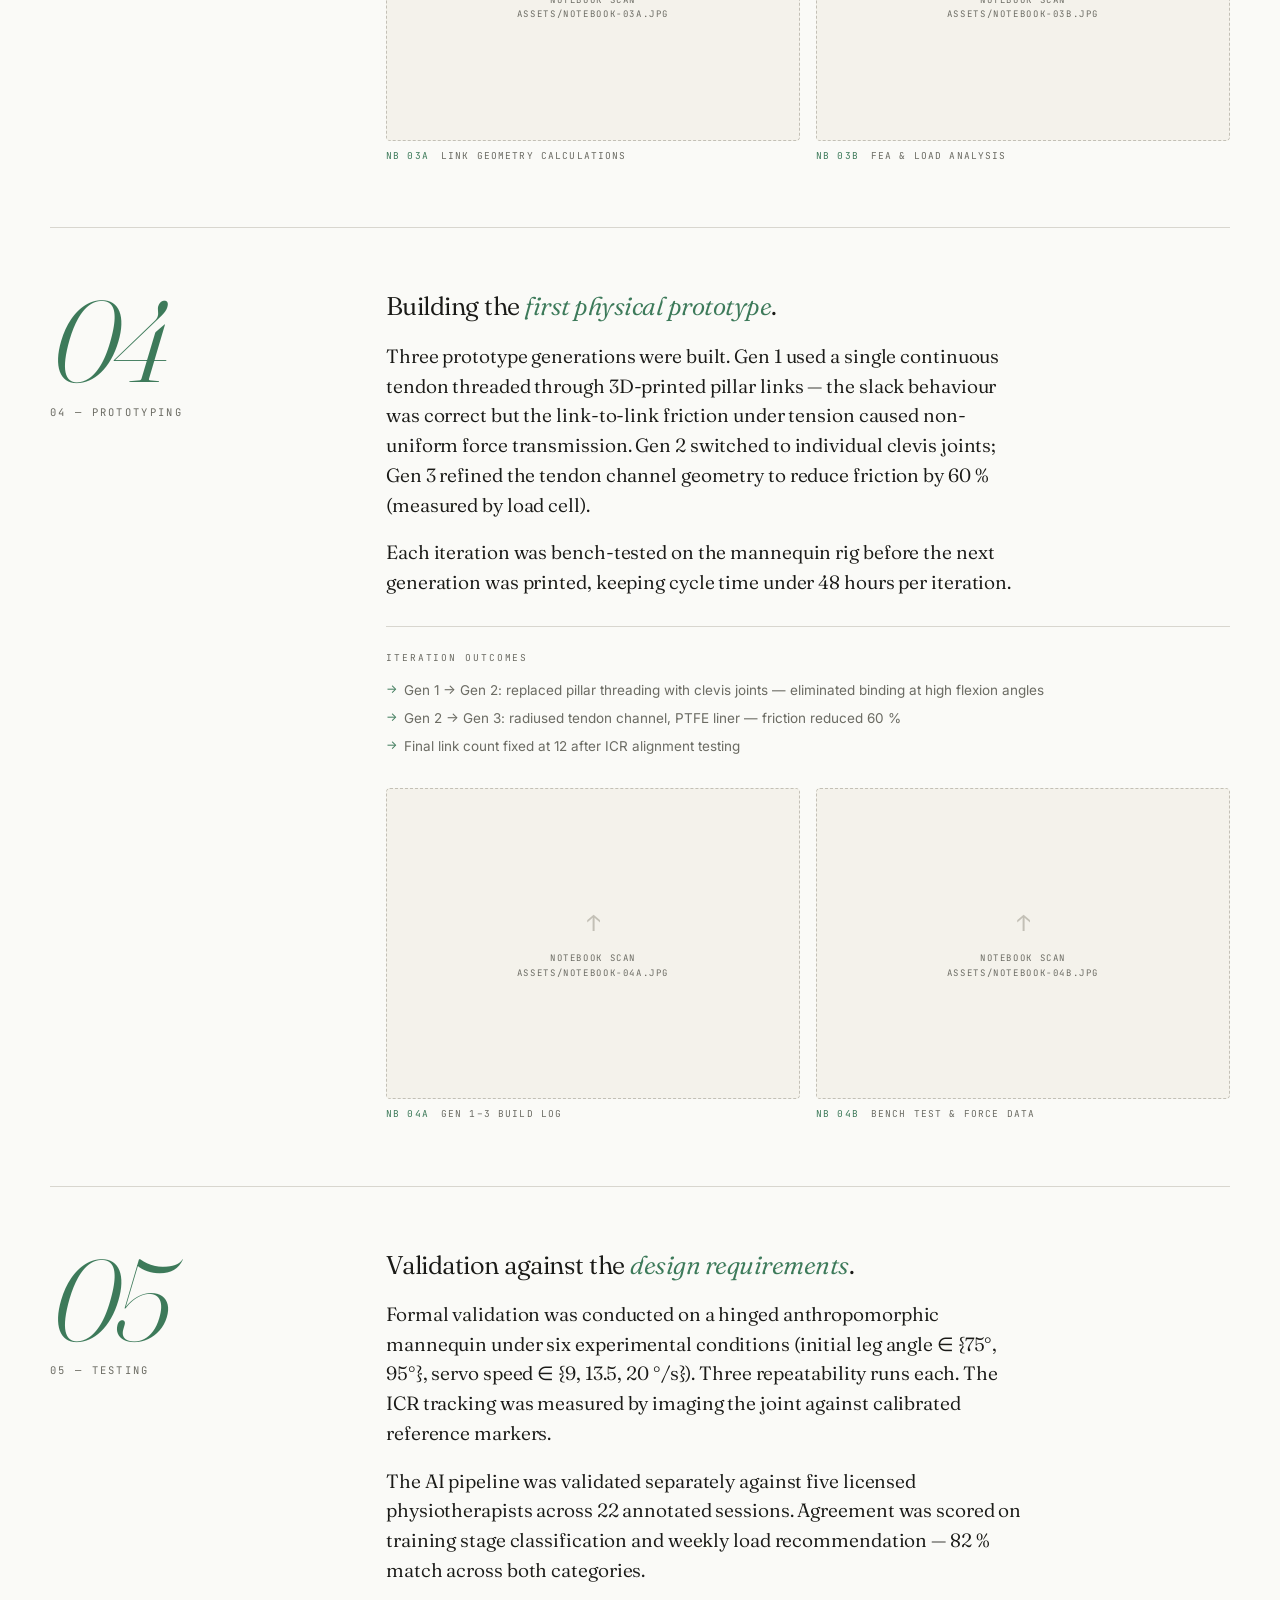
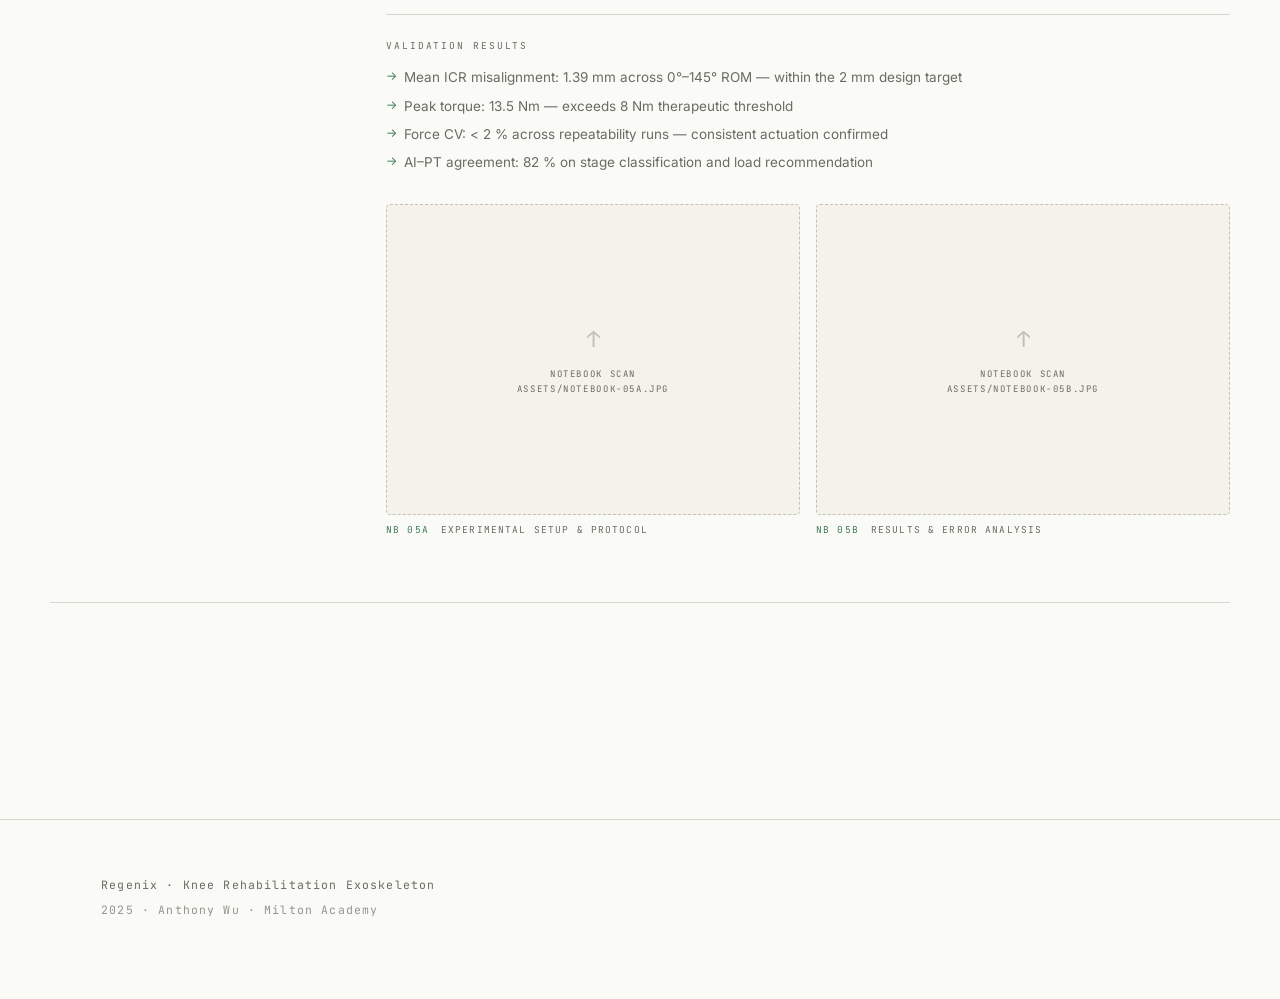
==== commit f01e4bc9: "Removed broken Sections" ====
--- a/design-process.html
+++ b/design-process.html
@@ -207,8 +207,6 @@
     <div class="nav-links">
       <a href="index.html">Overview</a>
       <a href="details.html">Deep dive</a>
-      <a href="design-process.html" class="active">Design Process</a>
-      <a href="mission.html">The Mission</a>
     </div>
   </div>
 </nav>
